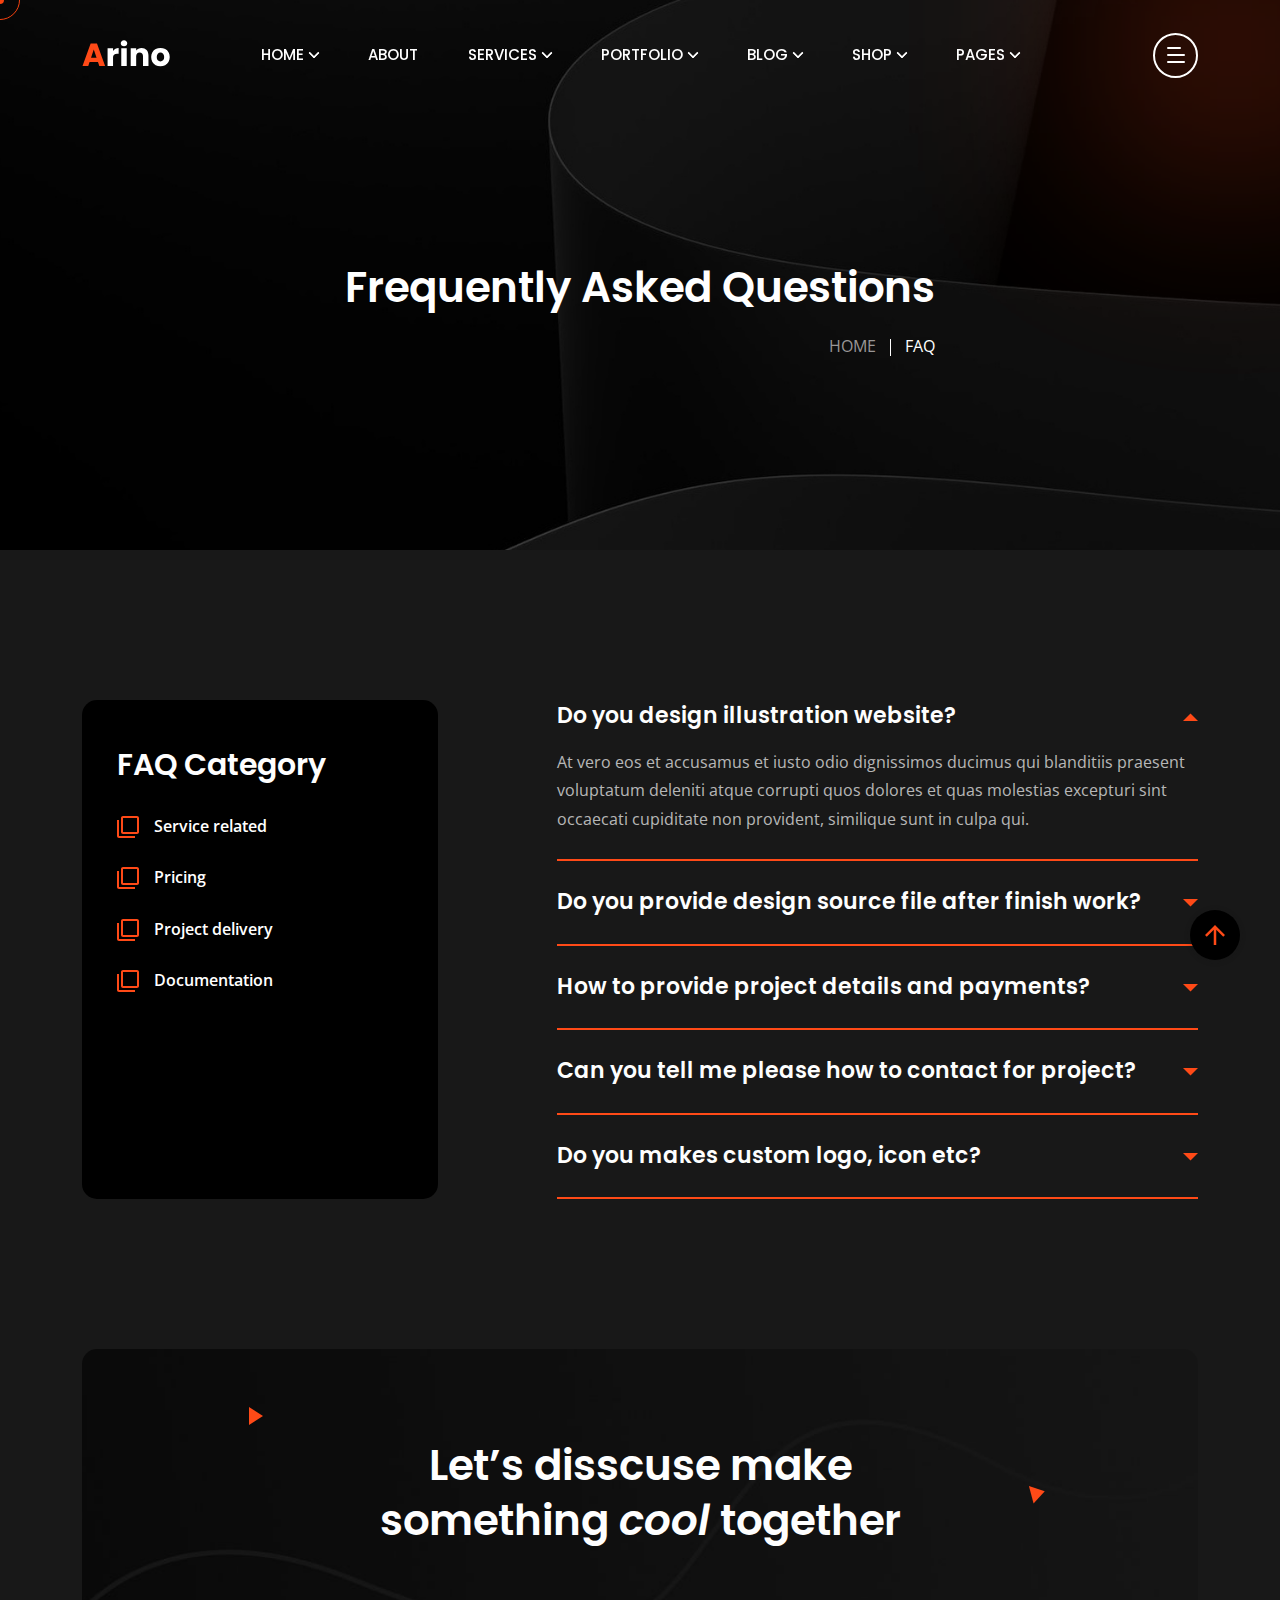
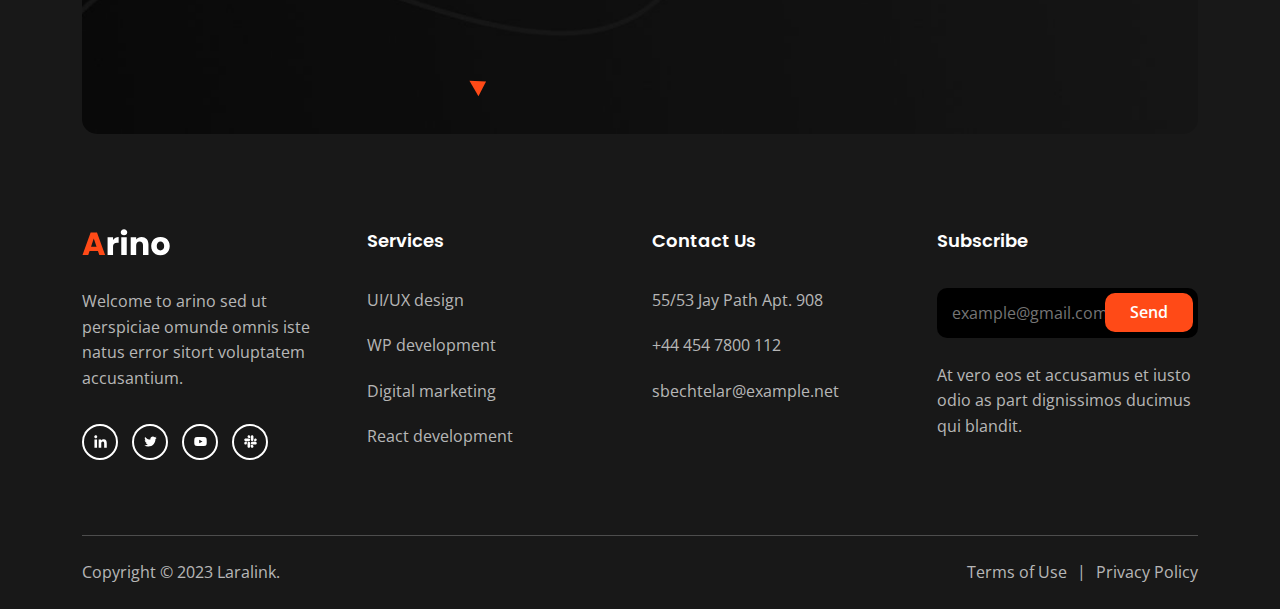
==== faq.html @ 5883a881 "first commit" ====
<!DOCTYPE html>
<html class="no-js" lang="en">

<head>
  <!-- Meta Tags -->
  <meta charset="utf-8">
  <meta http-equiv="x-ua-compatible" content="ie=edge">
  <meta name="viewport" content="width=device-width, initial-scale=1">
  <meta name="author" content="Laralink">
  <!-- Favicon Icon -->
  <link rel="icon" href="assets/img/favicon.png">
  <!-- Site Title -->
  <title>Arino - Creative Agency Template</title>
  <link rel="stylesheet" href="assets/css/plugins/bootstrap.min.css">
  <link rel="stylesheet" href="assets/css/plugins/fontawesome.min.css">
  <link rel="stylesheet" href="assets/css/plugins/slick.css">
  <link rel="stylesheet" href="assets/css/plugins/lightgallery.min.css">
  <link rel="stylesheet" href="assets/css/plugins/animate.css">
  <link rel="stylesheet" href="assets/css/style.css">
</head>

<body>
  <div class="cs-preloader cs-center">
    <div class="cs-preloader_in"></div>
  </div>
  <!-- Start Header Section -->
  <header class="cs-site_header cs-style1 text-uppercase cs-sticky_header">
    <div class="cs-main_header">
      <div class="container">
        <div class="cs-main_header_in">
          <div class="cs-main_header_left">
            <a class="cs-site_branding" href="index.html">
              <img src="assets/img/logo.svg" alt="Logo">
            </a>
          </div>
          <div class="cs-main_header_center">
            <div class="cs-nav cs-primary_font cs-medium">
              <ul class="cs-nav_list">
                <li class="menu-item-has-children cs-mega_menu">
                  <a href="index.html">Home</a>
                  <ul class="cs-mega_wrapper">
                    <li>
                      <ul>
                        <li>
                          <a href="index.html" class="cs-nav_list_img">
                            <img src="assets/img/demo/main-home.jpeg" alt="Thumb">
                          </a>
                          <a href="index.html">Main Home</a>
                        </li>
                        <li>
                          <a href="architecture-agency.html" class="cs-nav_list_img">
                            <img src="assets/img/demo/architecture-agency.jpeg" alt="Thumb">
                          </a>
                          <a href="architecture-agency.html">Architecture Agency</a>
                          <span class="cs-header_badge">New</span>
                        </li>
                      </ul>
                    </li>
                    <li>
                      <ul>
                        <li>
                          <a href="photography-agency.html" class="cs-nav_list_img">
                            <img src="assets/img/demo/photography-agency.jpeg" alt="Thumb">
                          </a>
                          <a href="photography-agency.html">Photography Agency</a>
                        </li>
                        <li>
                          <a href="creative-solution.html" class="cs-nav_list_img">
                            <img src="assets/img/demo/creative-solution.jpeg" alt="Thumb">
                          </a>
                          <a href="creative-solution.html">Creative Solution</a>
                          <span class="cs-header_badge">New</span>
                        </li>
                      </ul>
                    </li>
                    <li>
                      <ul>
                        <li>
                          <a href="creative-portfolio.html" class="cs-nav_list_img">
                            <img src="assets/img/demo/portfolio.jpeg" alt="Thumb">
                          </a>
                          <a href="creative-portfolio.html">Creative Portfolio</a>
                        </li>
                        <li>
                          <a href="personal-portfolio.html" class="cs-nav_list_img">
                            <img src="assets/img/demo/personal-portfolio.jpeg" alt="Thumb">
                            <span class="cs-header_badge">New</span>
                          </a>
                          <a href="personal-portfolio.html">Personal Portfolio</a>
                        </li>
                      </ul>
                    </li>
                    <li>
                      <ul>
                        <li>
                          <a href="digital-agency.html" class="cs-nav_list_img">
                            <img src="assets/img/demo/digital-agency.jpeg" alt="Thumb">
                          </a>
                          <a href="digital-agency.html">Digital Agency</a>
                        </li>
                        <li>
                          <a href="https://arino-html-rtl.vercel.app" target="_blank" class="cs-nav_list_img">
                            <img src="assets/img/demo/rtl.jpeg" alt="Thumb">
                          </a>
                          <a href="https://arino-html-rtl.vercel.app" target="_blank">RTL Demo</a>
                        </li>
                      </ul>
                    </li>
                    <li>
                      <ul>
                        <li>
                          <a href="marketing-agency.html" class="cs-nav_list_img">
                            <img src="assets/img/demo/marketing.jpeg" alt="Thumb">
                          </a>
                          <a href="marketing-agency.html">Marketing Agency</a>
                        </li>
                        <li>
                          <a href="showcase-portfolio.html" class="cs-nav_list_img">
                            <img src="assets/img/demo/portfolio-showcase.jpeg" alt="Thumb">
                          </a>
                          <a href="showcase-portfolio.html">Portfolio Showcase</a>
                        </li>
                        <li>
                          <a href="case-study-showcase.html" class="cs-nav_list_img">
                            <img src="assets/img/demo/case-study-showcase.jpeg" alt="Thumb">
                          </a>
                          <a href="case-study-showcase.html">Case Study Showcase</a>
                        </li>
                      </ul>
                    </li>
                    <li>
                      <ul>
                        <li>
                          <a href="freelancer-agency.html" class="cs-nav_list_img">
                            <img src="assets/img/demo/freelancer-agency.jpeg" alt="Thumb">
                          </a>
                          <a href="freelancer-agency.html">Freelancing Agency</a>
                        </li>
                        <li>
                          <a href="video-showcase.html" class="cs-nav_list_img">
                            <img src="assets/img/demo/video-showcase.jpeg" alt="Thumb">
                            <span class="cs-header_badge">New</span>
                          </a>
                          <a href="video-showcase.html">Video Showcase</a>
                        </li>
                      </ul>
                    </li>
                  </ul>
                </li>
                <li><a href="about.html">About</a></li>
                <li class="menu-item-has-children"><a href="service.html">Services</a>
                  <ul>
                    <li><a href="service.html">Services</a></li>
                    <li><a href="service-details.html">Service Details</a></li>
                  </ul>
                </li>
                <li class="menu-item-has-children"><a href="portfolio.html">Portfolio</a>
                  <ul>
                    <li><a href="portfolio.html">Portfolio</a></li>
                    <li><a href="portfolio-details.html">Portfolio Details</a></li>
                  </ul>
                </li>
                <li class="menu-item-has-children"><a href="blog.html">Blog</a>
                  <ul>
                    <li><a href="blog.html">Blog</a></li>
                    <li><a href="blog-details.html">Blog Details</a></li>
                  </ul>
                </li>
                <li class="menu-item-has-children">
                  <a href="shop.html">Shop</a>
                  <ul>
                    <li>
                      <a href="shop.html">Our Shop</a>
                    </li>
                    <li>
                      <a href="shop-product-details.html">Shop Details</a>
                    </li>
                    <li>
                      <a href="shop-cart.html">Cart</a>
                    </li>
                    <li>
                      <a href="shop-checkout.html">Checkout</a>
                    </li>
                    <li>
                      <a href="shop-order-recived.html">Success Order</a>
                    </li>
                    <li>
                      <a href="shop-wishlist.html">Wishlist</a>
                    </li>
                  </ul>
                </li>
                <li class="menu-item-has-children"><a href="#">Pages</a>
                  <ul>
                    <li><a href="contact.html">Contact</a></li>
                    <li><a href="team.html">Team</a></li>
                    <li><a href="team-details.html">Team Details</a></li>
                    <li><a href="case-study.html">Case Study Details</a></li>
                    <li><a href="faq.html">FAQ</a></li>
                  </ul>
                </li>
              </ul>
            </div>
          </div>
          <div class="cs-main_header_right">
            <div class="cs-toolbox">
              <span class="cs-icon_btn">
                <span class="cs-icon_btn_in">
                  <span></span>
                  <span></span>
                  <span></span>
                  <span></span>
                </span>
              </span>
            </div>
          </div>
        </div>
      </div>
    </div>
  </header>
  <div class="cs-side_header">
    <button class="cs-close"></button>
    <div class="cs-side_header_overlay"></div>
    <div class="cs-side_header_in">
      <div class="cs-side_header_shape"></div>
      <a class="cs-site_branding" href="index.html">
        <img src="assets/img/footer_logo.svg" alt="Logo">
      </a>
      <div class="cs-side_header_box">
        <h2 class="cs-side_header_heading">Do you have a project in your  <br> mind? Keep connect us.</h2>
      </div>
      <div class="cs-side_header_box">
        <h3 class="cs-side_header_title cs-primary_color">Contact Us</h3>
        <ul class="cs-contact_info cs-style1 cs-mp0">
          <li>
            <svg width="18" height="18" viewBox="0 0 18 18" fill="none" xmlns="http://www.w3.org/2000/svg">
              <path d="M17 12.5C15.75 12.5 14.55 12.3 13.43 11.93C13.08 11.82 12.69 11.9 12.41 12.17L10.21 14.37C7.38 12.93 5.06 10.62 3.62 7.79L5.82 5.58C6.1 5.31 6.18 4.92 6.07 4.57C5.7 3.45 5.5 2.25 5.5 1C5.5 0.45 5.05 0 4.5 0H1C0.45 0 0 0.45 0 1C0 10.39 7.61 18 17 18C17.55 18 18 17.55 18 17V13.5C18 12.95 17.55 12.5 17 12.5ZM9 0V10L12 7H18V0H9Z" fill="#FF4A17"/>
            </svg>
            <span>+44 454 7800 112</span>
          </li>
          <li>
            <svg width="20" height="18" viewBox="0 0 20 18" fill="none" xmlns="http://www.w3.org/2000/svg">
              <path d="M20 6.98V16C20 17.1 19.1 18 18 18H2C0.9 18 0 17.1 0 16V4C0 2.9 0.9 2 2 2H12.1C12.04 2.32 12 2.66 12 3C12 4.48 12.65 5.79 13.67 6.71L10 9L2 4V6L10 11L15.3 7.68C15.84 7.88 16.4 8 17 8C18.13 8 19.16 7.61 20 6.98ZM14 3C14 4.66 15.34 6 17 6C18.66 6 20 4.66 20 3C20 1.34 18.66 0 17 0C15.34 0 14 1.34 14 3Z" fill="#FF4A17"/>
            </svg>              
            <span>infotech@arino.com</span>
          </li>
          <li>
            <svg width="14" height="20" viewBox="0 0 14 20" fill="none" xmlns="http://www.w3.org/2000/svg">
              <path d="M7 0C3.13 0 0 3.13 0 7C0 12.25 7 20 7 20C7 20 14 12.25 14 7C14 3.13 10.87 0 7 0ZM7 9.5C5.62 9.5 4.5 8.38 4.5 7C4.5 5.62 5.62 4.5 7 4.5C8.38 4.5 9.5 5.62 9.5 7C9.5 8.38 8.38 9.5 7 9.5Z" fill="#FF4A17"/>
            </svg>              
            <span>50 Wall Street Suite, 44150 <br>Ohio, United States</span>
          </li>
        </ul>
      </div>
      <div class="cs-side_header_box">
        <h3 class="cs-side_header_title cs-primary_color">Subscribe</h3>
        <div class="cs-newsletter cs-style1">
          <form action="#" class="cs-newsletter_form">
            <input type="email" class="cs-newsletter_input" placeholder="example@gmail.com">
            <button class="cs-newsletter_btn"><span>Send</span></button>
          </form>
          <div class="cs-newsletter_text">At vero eos et accusamus et iusto odio as part dignissimos ducimus qui blandit.</div>
        </div>
      </div>
      <div class="cs-side_header_box">
        <div class="cs-social_btns cs-style1">
          <a href="#" class="cs-center">
            <svg width="15" height="15" viewBox="0 0 15 15" fill="none" xmlns="http://www.w3.org/2000/svg">
              <path d="M4.04799 13.7497H1.45647V5.4043H4.04799V13.7497ZM2.75084 4.2659C1.92215 4.2659 1.25 3.57952 1.25 2.75084C1.25 2.35279 1.40812 1.97105 1.68958 1.68958C1.97105 1.40812 2.35279 1.25 2.75084 1.25C3.14888 1.25 3.53063 1.40812 3.81209 1.68958C4.09355 1.97105 4.25167 2.35279 4.25167 2.75084C4.25167 3.57952 3.57924 4.2659 2.75084 4.2659ZM13.7472 13.7497H11.1613V9.68722C11.1613 8.71903 11.1417 7.4774 9.81389 7.4774C8.46652 7.4774 8.26004 8.5293 8.26004 9.61747V13.7497H5.67132V5.4043H8.15681V6.54269H8.19308C8.53906 5.887 9.38421 5.19503 10.6451 5.19503C13.2679 5.19503 13.75 6.92215 13.75 9.16546V13.7497H13.7472Z" fill="white"></path>
            </svg> 
          </a>
          <a href="#" class="cs-center">
            <svg width="13" height="11" viewBox="0 0 13 11" fill="none" xmlns="http://www.w3.org/2000/svg">
              <path d="M11.4651 2.95396C11.4731 3.065 11.4731 3.17606 11.4731 3.2871C11.4731 6.67383 8.89535 10.5761 4.18402 10.5761C2.73255 10.5761 1.38421 10.1557 0.25 9.42608C0.456226 9.44986 0.654494 9.4578 0.868655 9.4578C2.06629 9.4578 3.16879 9.0533 4.04918 8.36326C2.92291 8.33946 1.97906 7.60183 1.65386 6.5866C1.81251 6.61038 1.97112 6.62624 2.1377 6.62624C2.36771 6.62624 2.59774 6.59451 2.81188 6.53901C1.63802 6.30105 0.757595 5.26996 0.757595 4.02472V3.99301C1.09864 4.18336 1.49524 4.30233 1.91558 4.31818C1.22554 3.85814 0.773464 3.07294 0.773464 2.1846C0.773464 1.70872 0.900344 1.27249 1.12244 0.891774C2.38355 2.44635 4.27919 3.46156 6.40481 3.57262C6.36516 3.38226 6.34136 3.184 6.34136 2.9857C6.34136 1.57388 7.4835 0.423828 8.90323 0.423828C9.64086 0.423828 10.3071 0.733156 10.7751 1.23284C11.354 1.1218 11.9093 0.907643 12.401 0.614185C12.2106 1.20906 11.8061 1.70875 11.2748 2.02598C11.7903 1.97049 12.29 1.82769 12.75 1.62942C12.4011 2.13702 11.9648 2.5891 11.4651 2.95396V2.95396Z" fill="white"></path>
            </svg>                    
          </a>
          <a href="#" class="cs-center">
            <svg width="13" height="9" viewBox="0 0 13 9" fill="none" xmlns="http://www.w3.org/2000/svg">
              <path d="M12.4888 1.48066C12.345 0.939353 11.9215 0.513038 11.3837 0.368362C10.4089 0.105469 6.5 0.105469 6.5 0.105469C6.5 0.105469 2.59116 0.105469 1.61633 0.368362C1.07853 0.513061 0.65496 0.939353 0.5112 1.48066C0.25 2.4618 0.25 4.50887 0.25 4.50887C0.25 4.50887 0.25 6.55595 0.5112 7.53709C0.65496 8.0784 1.07853 8.48695 1.61633 8.63163C2.59116 8.89452 6.5 8.89452 6.5 8.89452C6.5 8.89452 10.4088 8.89452 11.3837 8.63163C11.9215 8.48695 12.345 8.0784 12.4888 7.53709C12.75 6.55595 12.75 4.50887 12.75 4.50887C12.75 4.50887 12.75 2.4618 12.4888 1.48066V1.48066ZM5.22158 6.36746V2.65029L8.48861 4.50892L5.22158 6.36746V6.36746Z" fill="white"></path>
            </svg>                    
          </a>
          <a href="#" class="cs-center">
            <svg width="13" height="13" viewBox="0 0 13 13" fill="none" xmlns="http://www.w3.org/2000/svg">
              <path d="M2.87612 8.149C2.87612 8.87165 2.28571 9.46205 1.56306 9.46205C0.840402 9.46205 0.25 8.87165 0.25 8.149C0.25 7.42634 0.840402 6.83594 1.56306 6.83594H2.87612V8.149ZM3.53795 8.149C3.53795 7.42634 4.12835 6.83594 4.851 6.83594C5.57366 6.83594 6.16406 7.42634 6.16406 8.149V11.4369C6.16406 12.1596 5.57366 12.75 4.851 12.75C4.12835 12.75 3.53795 12.1596 3.53795 11.4369V8.149ZM4.851 2.87612C4.12835 2.87612 3.53795 2.28571 3.53795 1.56306C3.53795 0.840402 4.12835 0.25 4.851 0.25C5.57366 0.25 6.16406 0.840402 6.16406 1.56306V2.87612H4.851V2.87612ZM4.851 3.53795C5.57366 3.53795 6.16406 4.12835 6.16406 4.851C6.16406 5.57366 5.57366 6.16406 4.851 6.16406H1.56306C0.840402 6.16406 0.25 5.57366 0.25 4.851C0.25 4.12835 0.840402 3.53795 1.56306 3.53795H4.851V3.53795ZM10.1239 4.851C10.1239 4.12835 10.7143 3.53795 11.4369 3.53795C12.1596 3.53795 12.75 4.12835 12.75 4.851C12.75 5.57366 12.1596 6.16406 11.4369 6.16406H10.1239V4.851V4.851ZM9.46205 4.851C9.46205 5.57366 8.87165 6.16406 8.149 6.16406C7.42634 6.16406 6.83594 5.57366 6.83594 4.851V1.56306C6.83594 0.840402 7.42634 0.25 8.149 0.25C8.87165 0.25 9.46205 0.840402 9.46205 1.56306V4.851V4.851ZM8.149 10.1239C8.87165 10.1239 9.46205 10.7143 9.46205 11.4369C9.46205 12.1596 8.87165 12.75 8.149 12.75C7.42634 12.75 6.83594 12.1596 6.83594 11.4369V10.1239H8.149ZM8.149 9.46205C7.42634 9.46205 6.83594 8.87165 6.83594 8.149C6.83594 7.42634 7.42634 6.83594 8.149 6.83594H11.4369C12.1596 6.83594 12.75 7.42634 12.75 8.149C12.75 8.87165 12.1596 9.46205 11.4369 9.46205H8.149Z" fill="white"></path>
            </svg>                    
          </a>
        </div>
      </div>
    </div>
  </div>
  <!-- End Header Section -->
  
  <!-- Start Hero -->
  <div class="cs-page_heading cs-style1 cs-center text-center cs-bg" data-src="assets/img/contact_hero_bg.jpeg">
    <div class="container">
      <div class="cs-page_heading_in">
        <h1 class="cs-page_title cs-font_50 cs-white_color">Frequently Asked Questions</h1>
        <ol class="breadcrumb text-uppercase">
          <li class="breadcrumb-item"><a href="index.html">Home</a></li>
          <li class="breadcrumb-item active">Faq</li>
        </ol>
      </div>
    </div>
  </div>
  <!-- End Hero -->
  <div class="cs-height_150 cs-height_lg_80"></div>
  <div class="container">
    <div class="row">
      <div class="col-lg-4">
        <div class="cs-faq_nav cs-radius_15">
          <h2 class="cs-faq_nav_title cs-m0">FAQ Category</h2>
          <div class="cs-height_30 cs-height_lg_30"></div>
          <ul class="cs-list cs-style1 cs-mp0">
            <li>
              <a href="faq.html" class="cs-text_btn cs-type2">
                <svg width="22" height="22" viewBox="0 0 22 22" fill="none" xmlns="http://www.w3.org/2000/svg">
                  <path d="M2 4H0V20C0 21.1 0.9 22 2 22H18V20H2V4ZM20 0H6C4.9 0 4 0.9 4 2V16C4 17.1 4.9 18 6 18H20C21.1 18 22 17.1 22 16V2C22 0.9 21.1 0 20 0ZM20 16H6V2H20V16Z" fill="#FF4A17"/>
                </svg>
                <span>Service related</span>              
              </a>
            </li>
            <li>
              <a href="faq.html" class="cs-text_btn cs-type2">
                <svg width="22" height="22" viewBox="0 0 22 22" fill="none" xmlns="http://www.w3.org/2000/svg">
                  <path d="M2 4H0V20C0 21.1 0.9 22 2 22H18V20H2V4ZM20 0H6C4.9 0 4 0.9 4 2V16C4 17.1 4.9 18 6 18H20C21.1 18 22 17.1 22 16V2C22 0.9 21.1 0 20 0ZM20 16H6V2H20V16Z" fill="#FF4A17"/>
                </svg>
                <span>Pricing</span>              
              </a>
            </li>
            <li>
              <a href="faq.html" class="cs-text_btn cs-type2">
                <svg width="22" height="22" viewBox="0 0 22 22" fill="none" xmlns="http://www.w3.org/2000/svg">
                  <path d="M2 4H0V20C0 21.1 0.9 22 2 22H18V20H2V4ZM20 0H6C4.9 0 4 0.9 4 2V16C4 17.1 4.9 18 6 18H20C21.1 18 22 17.1 22 16V2C22 0.9 21.1 0 20 0ZM20 16H6V2H20V16Z" fill="#FF4A17"/>
                </svg>
                <span>Project delivery</span>              
              </a>
            </li>
            <li>
              <a href="faq.html" class="cs-text_btn cs-type2">
                <svg width="22" height="22" viewBox="0 0 22 22" fill="none" xmlns="http://www.w3.org/2000/svg">
                  <path d="M2 4H0V20C0 21.1 0.9 22 2 22H18V20H2V4ZM20 0H6C4.9 0 4 0.9 4 2V16C4 17.1 4.9 18 6 18H20C21.1 18 22 17.1 22 16V2C22 0.9 21.1 0 20 0ZM20 16H6V2H20V16Z" fill="#FF4A17"/>
                </svg>
                <span>Documentation</span>              
              </a>
            </li>
          </ul>
        </div>
      </div>
      <div class="col-lg-7 offset-lg-1">
        <div class="cs-height_0 cs-height_lg_40"></div>
        <div class="cs-accordians cs-style1">
          <div class="cs-accordian active">
            <div class="cs-accordian_head">
              <h2 class="cs-accordian_title">Do you design illustration website?</h2>
              <span class="cs-accordian_toggle cs-accent_color">
                <svg width="15" height="8" viewBox="0 0 15 8" fill="none" xmlns="http://www.w3.org/2000/svg">
                  <path d="M0 0L7.5 7.5L15 0H0Z" fill="currentColor"/>
                </svg>                    
              </span>
            </div>
            <div class="cs-accordian_body">
              <p>At vero eos et accusamus et iusto odio dignissimos ducimus qui blanditiis praesent voluptatum deleniti atque corrupti quos dolores et quas molestias excepturi sint occaecati cupiditate non provident, similique sunt in culpa qui.</p>
            </div>
          </div><!-- .cs-accordian -->
          <div class="cs-accordian">
            <div class="cs-accordian_head">
              <h2 class="cs-accordian_title">Do you provide design source file after finish work?</h2>
              <span class="cs-accordian_toggle cs-accent_color">
                <svg width="15" height="8" viewBox="0 0 15 8" fill="none" xmlns="http://www.w3.org/2000/svg">
                  <path d="M0 0L7.5 7.5L15 0H0Z" fill="currentColor"/>
                </svg>                    
              </span>
            </div>
            <div class="cs-accordian_body">
              <p>At vero eos et accusamus et iusto odio dignissimos ducimus qui blanditiis praesent voluptatum deleniti atque corrupti quos dolores et quas molestias excepturi sint occaecati cupiditate non provident, similique sunt in culpa qui.</p>
            </div>
          </div><!-- .cs-accordian -->
          <div class="cs-accordian">
            <div class="cs-accordian_head">
              <h2 class="cs-accordian_title">How to provide project details and payments?</h2>
              <span class="cs-accordian_toggle cs-accent_color">
                <svg width="15" height="8" viewBox="0 0 15 8" fill="none" xmlns="http://www.w3.org/2000/svg">
                  <path d="M0 0L7.5 7.5L15 0H0Z" fill="currentColor"/>
                </svg>                    
              </span>
            </div>
            <div class="cs-accordian_body">
              <p>At vero eos et accusamus et iusto odio dignissimos ducimus qui blanditiis praesent voluptatum deleniti atque corrupti quos dolores et quas molestias excepturi sint occaecati cupiditate non provident, similique sunt in culpa qui.</p>
            </div>
          </div><!-- .cs-accordian -->
          <div class="cs-accordian">
            <div class="cs-accordian_head">
              <h2 class="cs-accordian_title">Can you tell me please how to contact for project?</h2>
              <span class="cs-accordian_toggle cs-accent_color">
                <svg width="15" height="8" viewBox="0 0 15 8" fill="none" xmlns="http://www.w3.org/2000/svg">
                  <path d="M0 0L7.5 7.5L15 0H0Z" fill="currentColor"/>
                </svg>                    
              </span>
            </div>
            <div class="cs-accordian_body">
              <p>At vero eos et accusamus et iusto odio dignissimos ducimus qui blanditiis praesent voluptatum deleniti atque corrupti quos dolores et quas molestias excepturi sint occaecati cupiditate non provident, similique sunt in culpa qui.</p>
            </div>
          </div><!-- .cs-accordian -->
          <div class="cs-accordian">
            <div class="cs-accordian_head">
              <h2 class="cs-accordian_title">Do you makes custom logo, icon etc?</h2>
              <span class="cs-accordian_toggle cs-accent_color">
                <svg width="15" height="8" viewBox="0 0 15 8" fill="none" xmlns="http://www.w3.org/2000/svg">
                  <path d="M0 0L7.5 7.5L15 0H0Z" fill="currentColor"/>
                </svg>                    
              </span>
            </div>
            <div class="cs-accordian_body">
              <p>At vero eos et accusamus et iusto odio dignissimos ducimus qui blanditiis praesent voluptatum deleniti atque corrupti quos dolores et quas molestias excepturi sint occaecati cupiditate non provident, similique sunt in culpa qui.</p>
            </div>
          </div><!-- .cs-accordian -->
        </div><!-- .cs-accordians -->
      </div>
    </div>
  </div>
  <div class="cs-height_150 cs-height_lg_80"></div>
   <!-- Start CTA -->
   <section>
    <div class="container">
      <div class="cs-cta cs-style1 cs-bg text-center cs-shape_wrap_1 cs-position_1" data-src="assets/img/cta_bg.jpeg" >
        <div class="cs-shape_1"></div>
        <div class="cs-shape_1"></div>
        <div class="cs-shape_1"></div>
        <div class="cs-cta_in">
          <h2 class="cs-cta_title cs-semi_bold cs-m0">Let’s disscuse make <br>something <i>cool</i> together</h2>
          <div class="cs-height_70 cs-height_lg_30"></div>
          <a href="contact.html" class="cs-text_btn wow fadeInUp" data-wow-duration="0.8s" data-wow-delay="0.2s">
            <span>Apply For Meeting</span>
            <svg width="26" height="12" viewBox="0 0 26 12" fill="none" xmlns="http://www.w3.org/2000/svg">
              <path d="M25.5307 6.53033C25.8236 6.23744 25.8236 5.76256 25.5307 5.46967L20.7577 0.696699C20.4648 0.403806 19.99 0.403806 19.6971 0.696699C19.4042 0.989593 19.4042 1.46447 19.6971 1.75736L23.9397 6L19.6971 10.2426C19.4042 10.5355 19.4042 11.0104 19.6971 11.3033C19.99 11.5962 20.4648 11.5962 20.7577 11.3033L25.5307 6.53033ZM0.000366211 6.75H25.0004V5.25H0.000366211V6.75Z" fill="currentColor"/>
            </svg>            
          </a>
        </div>
      </div>
    </div>
  </section>
  <!-- End CTA -->
  <!-- Start Footer -->
  <footer class="cs-fooer">
    <div class="cs-fooer_main">
      <div class="container">
        <div class="row">
          <div class="col-lg-3 col-sm-6">
            <div class="cs-footer_item">
              <div class="cs-text_widget">
                <img src="assets/img/footer_logo.svg" alt="Thumb">
                <p>Welcome to arino sed ut perspiciae omunde omnis iste natus error sitort voluptatem accusantium.</p>
              </div>
              <div class="cs-social_btns cs-style1">
                <a href="#" class="cs-center">
                  <svg width="15" height="15" viewBox="0 0 15 15" fill="none" xmlns="http://www.w3.org/2000/svg">
                    <path d="M4.04799 13.7497H1.45647V5.4043H4.04799V13.7497ZM2.75084 4.2659C1.92215 4.2659 1.25 3.57952 1.25 2.75084C1.25 2.35279 1.40812 1.97105 1.68958 1.68958C1.97105 1.40812 2.35279 1.25 2.75084 1.25C3.14888 1.25 3.53063 1.40812 3.81209 1.68958C4.09355 1.97105 4.25167 2.35279 4.25167 2.75084C4.25167 3.57952 3.57924 4.2659 2.75084 4.2659ZM13.7472 13.7497H11.1613V9.68722C11.1613 8.71903 11.1417 7.4774 9.81389 7.4774C8.46652 7.4774 8.26004 8.5293 8.26004 9.61747V13.7497H5.67132V5.4043H8.15681V6.54269H8.19308C8.53906 5.887 9.38421 5.19503 10.6451 5.19503C13.2679 5.19503 13.75 6.92215 13.75 9.16546V13.7497H13.7472Z" fill="white"/>
                  </svg> 
                </a>
                <a href="#" class="cs-center">
                  <svg width="13" height="11" viewBox="0 0 13 11" fill="none" xmlns="http://www.w3.org/2000/svg">
                    <path d="M11.4651 2.95396C11.4731 3.065 11.4731 3.17606 11.4731 3.2871C11.4731 6.67383 8.89535 10.5761 4.18402 10.5761C2.73255 10.5761 1.38421 10.1557 0.25 9.42608C0.456226 9.44986 0.654494 9.4578 0.868655 9.4578C2.06629 9.4578 3.16879 9.0533 4.04918 8.36326C2.92291 8.33946 1.97906 7.60183 1.65386 6.5866C1.81251 6.61038 1.97112 6.62624 2.1377 6.62624C2.36771 6.62624 2.59774 6.59451 2.81188 6.53901C1.63802 6.30105 0.757595 5.26996 0.757595 4.02472V3.99301C1.09864 4.18336 1.49524 4.30233 1.91558 4.31818C1.22554 3.85814 0.773464 3.07294 0.773464 2.1846C0.773464 1.70872 0.900344 1.27249 1.12244 0.891774C2.38355 2.44635 4.27919 3.46156 6.40481 3.57262C6.36516 3.38226 6.34136 3.184 6.34136 2.9857C6.34136 1.57388 7.4835 0.423828 8.90323 0.423828C9.64086 0.423828 10.3071 0.733156 10.7751 1.23284C11.354 1.1218 11.9093 0.907643 12.401 0.614185C12.2106 1.20906 11.8061 1.70875 11.2748 2.02598C11.7903 1.97049 12.29 1.82769 12.75 1.62942C12.4011 2.13702 11.9648 2.5891 11.4651 2.95396V2.95396Z" fill="white"/>
                  </svg>                    
                </a>
                <a href="#" class="cs-center">
                  <svg width="13" height="9" viewBox="0 0 13 9" fill="none" xmlns="http://www.w3.org/2000/svg">
                    <path d="M12.4888 1.48066C12.345 0.939353 11.9215 0.513038 11.3837 0.368362C10.4089 0.105469 6.5 0.105469 6.5 0.105469C6.5 0.105469 2.59116 0.105469 1.61633 0.368362C1.07853 0.513061 0.65496 0.939353 0.5112 1.48066C0.25 2.4618 0.25 4.50887 0.25 4.50887C0.25 4.50887 0.25 6.55595 0.5112 7.53709C0.65496 8.0784 1.07853 8.48695 1.61633 8.63163C2.59116 8.89452 6.5 8.89452 6.5 8.89452C6.5 8.89452 10.4088 8.89452 11.3837 8.63163C11.9215 8.48695 12.345 8.0784 12.4888 7.53709C12.75 6.55595 12.75 4.50887 12.75 4.50887C12.75 4.50887 12.75 2.4618 12.4888 1.48066V1.48066ZM5.22158 6.36746V2.65029L8.48861 4.50892L5.22158 6.36746V6.36746Z" fill="white"/>
                  </svg>                    
                </a>
                <a href="#" class="cs-center">
                  <svg width="13" height="13" viewBox="0 0 13 13" fill="none" xmlns="http://www.w3.org/2000/svg">
                    <path d="M2.87612 8.149C2.87612 8.87165 2.28571 9.46205 1.56306 9.46205C0.840402 9.46205 0.25 8.87165 0.25 8.149C0.25 7.42634 0.840402 6.83594 1.56306 6.83594H2.87612V8.149ZM3.53795 8.149C3.53795 7.42634 4.12835 6.83594 4.851 6.83594C5.57366 6.83594 6.16406 7.42634 6.16406 8.149V11.4369C6.16406 12.1596 5.57366 12.75 4.851 12.75C4.12835 12.75 3.53795 12.1596 3.53795 11.4369V8.149ZM4.851 2.87612C4.12835 2.87612 3.53795 2.28571 3.53795 1.56306C3.53795 0.840402 4.12835 0.25 4.851 0.25C5.57366 0.25 6.16406 0.840402 6.16406 1.56306V2.87612H4.851V2.87612ZM4.851 3.53795C5.57366 3.53795 6.16406 4.12835 6.16406 4.851C6.16406 5.57366 5.57366 6.16406 4.851 6.16406H1.56306C0.840402 6.16406 0.25 5.57366 0.25 4.851C0.25 4.12835 0.840402 3.53795 1.56306 3.53795H4.851V3.53795ZM10.1239 4.851C10.1239 4.12835 10.7143 3.53795 11.4369 3.53795C12.1596 3.53795 12.75 4.12835 12.75 4.851C12.75 5.57366 12.1596 6.16406 11.4369 6.16406H10.1239V4.851V4.851ZM9.46205 4.851C9.46205 5.57366 8.87165 6.16406 8.149 6.16406C7.42634 6.16406 6.83594 5.57366 6.83594 4.851V1.56306C6.83594 0.840402 7.42634 0.25 8.149 0.25C8.87165 0.25 9.46205 0.840402 9.46205 1.56306V4.851V4.851ZM8.149 10.1239C8.87165 10.1239 9.46205 10.7143 9.46205 11.4369C9.46205 12.1596 8.87165 12.75 8.149 12.75C7.42634 12.75 6.83594 12.1596 6.83594 11.4369V10.1239H8.149ZM8.149 9.46205C7.42634 9.46205 6.83594 8.87165 6.83594 8.149C6.83594 7.42634 7.42634 6.83594 8.149 6.83594H11.4369C12.1596 6.83594 12.75 7.42634 12.75 8.149C12.75 8.87165 12.1596 9.46205 11.4369 9.46205H8.149Z" fill="white"/>
                  </svg>                    
                </a>
              </div>
            </div>
          </div>
          <div class="col-lg-3 col-sm-6">
            <div class="cs-footer_item">
              <h2 class="cs-widget_title">Services</h2>
              <ul class="cs-menu_widget cs-mp0">
                <li><a href="service-details.html">UI/UX design</a></li>
                <li><a href="service-details.html">WP development</a></li>
                <li><a href="service-details.html">Digital marketing</a></li>
                <li><a href="service-details.html">React development</a></li>
              </ul>
            </div>
          </div>
          <div class="col-lg-3 col-sm-6">
            <div class="cs-footer_item">
              <h2 class="cs-widget_title">Contact Us</h2>
              <ul class="cs-menu_widget cs-mp0">
                <li>55/53 Jay Path Apt. 908</li>
                <li>+44 454 7800 112</li>
                <li>sbechtelar@example.net</li>
              </ul>
            </div>
          </div>
          <div class="col-lg-3 col-sm-6">
            <div class="cs-footer_item">
              <h2 class="cs-widget_title">Subscribe</h2>
              <div class="cs-newsletter cs-style1">
                <form action="#" class="cs-newsletter_form">
                  <input type="email" class="cs-newsletter_input" placeholder="example@gmail.com">
                  <button class="cs-newsletter_btn"><span>Send</span></button>
                </form>
                <div class="cs-newsletter_text">At vero eos et accusamus et iusto odio as part dignissimos ducimus qui blandit.</div>
              </div>
            </div>
          </div>
        </div>
      </div>
    </div>
    <div class="container">
      <div class="cs-bottom_footer">
        <div class="cs-bottom_footer_left">
          <div class="cs-copyright">Copyright © 2023 Laralink.</div>
        </div>
        <div class="cs-bottom_footer_right">
          <ul class="cs-footer_links cs-mp0">
            <li><a href="">Terms of Use</a></li>
            <li><a href="">Privacy Policy</a></li>
          </ul>
        </div>
      </div>
    </div>
  </footer>
  <!-- End Footer -->

  <span class="cs-scrollup">
    <svg width="20" height="20" viewBox="0 0 20 20" fill="none" xmlns="http://www.w3.org/2000/svg">
      <path d="M0 10L1.7625 11.7625L8.75 4.7875V20H11.25V4.7875L18.225 11.775L20 10L10 0L0 10Z" fill="currentColor"/>
    </svg>      
  </span>
  
  <!-- Start Video Popup -->
  <div class="cs-video_popup">
    <div class="cs-video_popup_overlay"></div>
    <div class="cs-video_popup_content">
      <div class="cs-video_popup_layer"></div>
      <div class="cs-video_popup_container">
        <div class="cs-video_popup_align">
          <div class="embed-responsive embed-responsive-16by9">
            <iframe class="embed-responsive-item" src="about:blank"></iframe>
          </div>
        </div>
        <div class="cs-video_popup_close"></div>
      </div>
    </div>
  </div>
  <!-- End Video Popup -->

  <!-- Script -->
  <script src="assets/js/plugins/jquery-3.6.0.min.js"></script>
  <script src="assets/js/plugins/isotope.pkg.min.js"></script>
  <script src="assets/js/plugins/jquery.slick.min.js"></script>
  <script src="assets/js/plugins/jquery.counter.min.js"></script>
  <script src="assets/js/plugins/lightgallery.min.js"></script>
  <script src="assets/js/plugins/wow.min.js"></script>
  <script src="assets/js/plugins/gsap.min.js"></script>
  <script src="assets/js/main.js"></script>
</body>
</html>
---- assets/css/plugins/lightgallery.min.css ----
.lg-sub-html,
.lg-toolbar {
  background-color: transparent;
}
@font-face {
  font-family: lg;
  src: url(../../fonts/lg.eot?n1z373);
  src: url(../../fonts/lg.eot?#iefixn1z373) format("embedded-opentype"),
    url(../../fonts/lg.woff?n1z373) format("woff"),
    url(../../fonts/lg.ttf?n1z373) format("truetype"),
    url(../../fonts/lg.svg?n1z373#lg) format("svg");
  font-weight: 400;
  font-style: normal;
}
.lg-icon {
  font-family: lg;
  speak: none;
  font-style: normal;
  font-weight: 400;
  font-variant: normal;
  text-transform: none;
  line-height: 1;
  -webkit-font-smoothing: antialiased;
  -moz-osx-font-smoothing: grayscale;
}
.lg-actions .lg-next,
.lg-actions .lg-prev {
  background-color: transparent;
  border-radius: 2px;
  color: #111;
  cursor: pointer;
  display: block;
  font-size: 22px;
  margin-top: -10px;
  padding: 8px 10px 9px;
  position: absolute;
  top: 50%;
  z-index: 1080;
  border: none;
  outline: 0;
}
.lg-actions .lg-next.disabled,
.lg-actions .lg-prev.disabled {
  pointer-events: none;
  opacity: 0.5;
}
.lg-actions .lg-next:hover,
.lg-actions .lg-prev:hover {
  color: rgba(17, 17, 17, 0.7);
}
.lg-actions .lg-next {
  right: 20px;
}
.lg-actions .lg-next:before {
  content: "\e095";
}
.lg-actions .lg-prev {
  left: 20px;
}
.lg-actions .lg-prev:after {
  content: "\e094";
}
@-webkit-keyframes lg-right-end {
  0%,
  100% {
    left: 0;
  }
  50% {
    left: -30px;
  }
}
@-moz-keyframes lg-right-end {
  0%,
  100% {
    left: 0;
  }
  50% {
    left: -30px;
  }
}
@-ms-keyframes lg-right-end {
  0%,
  100% {
    left: 0;
  }
  50% {
    left: -30px;
  }
}
@keyframes lg-right-end {
  0%,
  100% {
    left: 0;
  }
  50% {
    left: -30px;
  }
}
@-webkit-keyframes lg-left-end {
  0%,
  100% {
    left: 0;
  }
  50% {
    left: 30px;
  }
}
@-moz-keyframes lg-left-end {
  0%,
  100% {
    left: 0;
  }
  50% {
    left: 30px;
  }
}
@-ms-keyframes lg-left-end {
  0%,
  100% {
    left: 0;
  }
  50% {
    left: 30px;
  }
}
@keyframes lg-left-end {
  0%,
  100% {
    left: 0;
  }
  50% {
    left: 30px;
  }
}
.lg-outer.lg-right-end .lg-object {
  -webkit-animation: lg-right-end 0.3s;
  -o-animation: lg-right-end 0.3s;
  animation: lg-right-end 0.3s;
  position: relative;
}
.lg-outer.lg-left-end .lg-object {
  -webkit-animation: lg-left-end 0.3s;
  -o-animation: lg-left-end 0.3s;
  animation: lg-left-end 0.3s;
  position: relative;
}
.lg-toolbar {
  z-index: 1082;
  left: 0;
  position: absolute;
  top: 0;
  width: 100%;
}
.lg-toolbar .lg-icon {
  color: #111;
  cursor: pointer;
  float: right;
  font-size: 24px;
  height: 47px;
  line-height: 27px;
  padding: 10px 0;
  text-align: center;
  width: 45px;
  text-decoration: none !important;
  outline: 0;
  -webkit-transition: color 0.2s linear;
  -o-transition: color 0.2s linear;
  transition: color 0.2s linear;
}
.lg-toolbar .lg-icon:hover {
  color: rgba(17, 17, 17, 0.7);
}
.lg-toolbar .lg-close:after {
  content: "\e070";
}
.lg-toolbar .lg-download:after {
  content: "\e0f2";
}
.lg-sub-html {
  bottom: 0;
  color: #eee;
  font-size: 16px;
  left: 0;
  padding: 10px 40px;
  position: fixed;
  right: 0;
  text-align: center;
  z-index: 1080;
}
.lg-sub-html h4 {
  margin: 0;
  font-size: 13px;
  font-weight: 700;
}
.lg-sub-html p {
  font-size: 12px;
  margin: 5px 0 0;
}
#lg-counter {
  color: #111;
  display: inline-block;
  font-size: 14px;
  font-weight: 500;
  padding-left: 20px;
  padding-top: 12px;
  vertical-align: middle;
}
.lg-next,
.lg-prev,
.lg-toolbar {
  opacity: 1;
  -webkit-transition: -webkit-transform 0.35s cubic-bezier(0, 0, 0.25, 1) 0s,
    opacity 0.35s cubic-bezier(0, 0, 0.25, 1) 0s, color 0.2s linear;
  -moz-transition: -moz-transform 0.35s cubic-bezier(0, 0, 0.25, 1) 0s,
    opacity 0.35s cubic-bezier(0, 0, 0.25, 1) 0s, color 0.2s linear;
  -o-transition: -o-transform 0.35s cubic-bezier(0, 0, 0.25, 1) 0s,
    opacity 0.35s cubic-bezier(0, 0, 0.25, 1) 0s, color 0.2s linear;
  transition: transform 0.35s cubic-bezier(0, 0, 0.25, 1) 0s,
    opacity 0.35s cubic-bezier(0, 0, 0.25, 1) 0s, color 0.2s linear;
}
.lg-hide-items .lg-prev {
  opacity: 0;
  -webkit-transform: translate3d(-10px, 0, 0);
  transform: translate3d(-10px, 0, 0);
}
.lg-hide-items .lg-next {
  opacity: 0;
  -webkit-transform: translate3d(10px, 0, 0);
  transform: translate3d(10px, 0, 0);
}
.lg-hide-items .lg-toolbar {
  opacity: 0;
  -webkit-transform: translate3d(0, -10px, 0);
  transform: translate3d(0, -10px, 0);
}
body:not(.lg-from-hash) .lg-outer.lg-start-zoom .lg-object {
  -webkit-transform: scale3d(0.5, 0.5, 0.5);
  transform: scale3d(0.5, 0.5, 0.5);
  opacity: 0;
  -webkit-transition: -webkit-transform 250ms cubic-bezier(0, 0, 0.25, 1) 0s,
    opacity 250ms cubic-bezier(0, 0, 0.25, 1) !important;
  -moz-transition: -moz-transform 250ms cubic-bezier(0, 0, 0.25, 1) 0s,
    opacity 250ms cubic-bezier(0, 0, 0.25, 1) !important;
  -o-transition: -o-transform 250ms cubic-bezier(0, 0, 0.25, 1) 0s,
    opacity 250ms cubic-bezier(0, 0, 0.25, 1) !important;
  transition: transform 250ms cubic-bezier(0, 0, 0.25, 1) 0s,
    opacity 250ms cubic-bezier(0, 0, 0.25, 1) !important;
  -webkit-transform-origin: 50% 50%;
  -moz-transform-origin: 50% 50%;
  -ms-transform-origin: 50% 50%;
  transform-origin: 50% 50%;
}
body:not(.lg-from-hash)
  .lg-outer.lg-start-zoom
  .lg-item.lg-complete
  .lg-object {
  -webkit-transform: scale3d(1, 1, 1);
  transform: scale3d(1, 1, 1);
  opacity: 1;
}
.lg-outer .lg-thumb-outer {
  background-color: #0d0a0a;
  bottom: 0;
  position: absolute;
  width: 100%;
  z-index: 1080;
  max-height: 350px;
  -webkit-transform: translate3d(0, 100%, 0);
  transform: translate3d(0, 100%, 0);
  -webkit-transition: -webkit-transform 0.25s cubic-bezier(0, 0, 0.25, 1) 0s;
  -moz-transition: -moz-transform 0.25s cubic-bezier(0, 0, 0.25, 1) 0s;
  -o-transition: -o-transform 0.25s cubic-bezier(0, 0, 0.25, 1) 0s;
  transition: transform 0.25s cubic-bezier(0, 0, 0.25, 1) 0s;
}
.lg-outer .lg-thumb-outer.lg-grab .lg-thumb-item {
  cursor: -webkit-grab;
  cursor: -moz-grab;
  cursor: -o-grab;
  cursor: -ms-grab;
  cursor: grab;
}
.lg-outer .lg-thumb-outer.lg-grabbing .lg-thumb-item {
  cursor: move;
  cursor: -webkit-grabbing;
  cursor: -moz-grabbing;
  cursor: -o-grabbing;
  cursor: -ms-grabbing;
  cursor: grabbing;
}
.lg-outer .lg-thumb-outer.lg-dragging .lg-thumb {
  -webkit-transition-duration: 0s !important;
  transition-duration: 0s !important;
}
.lg-outer.lg-thumb-open .lg-thumb-outer {
  -webkit-transform: translate3d(0, 0, 0);
  transform: translate3d(0, 0, 0);
}
.lg-outer .lg-thumb {
  padding: 10px 0;
  height: 100%;
  margin-bottom: -5px;
}
.lg-outer .lg-thumb-item {
  cursor: pointer;
  float: left;
  overflow: hidden;
  height: 100%;
  border: 2px solid #fff;
  border-radius: 4px;
  margin-bottom: 5px;
}
@media (min-width: 1025px) {
  .lg-outer .lg-thumb-item {
    -webkit-transition: border-color 0.25s ease;
    -o-transition: border-color 0.25s ease;
    transition: border-color 0.25s ease;
  }
}
.lg-outer .lg-thumb-item.active,
.lg-outer .lg-thumb-item:hover {
  border-color: #a90707;
}
.lg-outer .lg-thumb-item img {
  width: 100%;
  height: 100%;
  object-fit: cover;
  border-radius: 2px;
}
.lg-outer.lg-has-thumb .lg-item {
  padding-bottom: 120px;
}
.lg-outer.lg-can-toggle .lg-item {
  padding-bottom: 0;
}
.lg-outer.lg-pull-caption-up .lg-sub-html {
  -webkit-transition: bottom 0.25s ease;
  -o-transition: bottom 0.25s ease;
  transition: bottom 0.25s ease;
}
.lg-outer.lg-pull-caption-up.lg-thumb-open .lg-sub-html {
  bottom: 100px;
}
.lg-outer .lg-toogle-thumb {
  background-color: #0d0a0a;
  border-radius: 2px 2px 0 0;
  color: #999;
  cursor: pointer;
  font-size: 24px;
  height: 39px;
  line-height: 27px;
  padding: 5px 0;
  position: absolute;
  right: 20px;
  text-align: center;
  top: -39px;
  width: 50px;
}
.lg-outer .lg-toogle-thumb:hover,
.lg-outer.lg-dropdown-active #lg-share {
  color: #fff;
}
.lg-outer .lg-toogle-thumb:after {
  content: "\e1ff";
}
.lg-outer .lg-video-cont {
  display: inline-block;
  vertical-align: middle;
  max-width: 1140px;
  max-height: 100%;
  width: 100%;
  padding: 0 5px;
}
.lg-outer .lg-video {
  width: 100%;
  height: 0;
  padding-bottom: 56.25%;
  overflow: hidden;
  position: relative;
}
.lg-outer .lg-video .lg-object {
  display: inline-block;
  position: absolute;
  top: 0;
  left: 0;
  width: 100% !important;
  height: 100% !important;
}
.lg-outer .lg-video .lg-video-play {
  width: 84px;
  height: 59px;
  position: absolute;
  left: 50%;
  top: 50%;
  margin-left: -42px;
  margin-top: -30px;
  z-index: 1080;
  cursor: pointer;
}
.lg-outer .lg-has-iframe .lg-video {
  -webkit-overflow-scrolling: touch;
  overflow: auto;
}
.lg-outer .lg-has-vimeo .lg-video-play {
  background: url(../img/vimeo-play.png) no-repeat;
}
.lg-outer .lg-has-vimeo:hover .lg-video-play {
  background: url(../img/vimeo-play.png) 0 -58px no-repeat;
}
.lg-outer .lg-has-html5 .lg-video-play {
  background: url(../img/video-play.png) no-repeat;
  height: 64px;
  margin-left: -32px;
  margin-top: -32px;
  width: 64px;
  opacity: 0.8;
}
.lg-outer .lg-has-html5:hover .lg-video-play {
  opacity: 1;
}
.lg-outer .lg-has-youtube .lg-video-play {
  background: url(../img/youtube-play.png) no-repeat;
}
.lg-outer .lg-has-youtube:hover .lg-video-play {
  background: url(../img/youtube-play.png) 0 -60px no-repeat;
}
.lg-outer .lg-video-object {
  width: 100% !important;
  height: 100% !important;
  position: absolute;
  top: 0;
  left: 0;
}
.lg-outer .lg-has-video .lg-video-object {
  visibility: hidden;
}
.lg-outer .lg-has-video.lg-video-playing .lg-object,
.lg-outer .lg-has-video.lg-video-playing .lg-video-play {
  display: none;
}
.lg-outer .lg-has-video.lg-video-playing .lg-video-object {
  visibility: visible;
}
.lg-progress-bar {
  background-color: #333;
  height: 5px;
  left: 0;
  position: absolute;
  top: 0;
  width: 100%;
  z-index: 1083;
  opacity: 0;
  -webkit-transition: opacity 80ms ease 0s;
  -moz-transition: opacity 80ms ease 0s;
  -o-transition: opacity 80ms ease 0s;
  transition: opacity 80ms ease 0s;
}
.lg-progress-bar .lg-progress {
  background-color: #a90707;
  height: 5px;
  width: 0;
}
.lg-progress-bar.lg-start .lg-progress {
  width: 100%;
}
.lg-show-autoplay .lg-progress-bar {
  opacity: 1;
}
.lg-autoplay-button:after {
  content: "\e01d";
}
.lg-show-autoplay .lg-autoplay-button:after {
  content: "\e01a";
}
.lg-outer.lg-css3.lg-zoom-dragging .lg-item.lg-complete.lg-zoomable .lg-image,
.lg-outer.lg-css3.lg-zoom-dragging
  .lg-item.lg-complete.lg-zoomable
  .lg-img-wrap {
  -webkit-transition-duration: 0s;
  transition-duration: 0s;
}
.lg-outer.lg-use-transition-for-zoom
  .lg-item.lg-complete.lg-zoomable
  .lg-img-wrap {
  -webkit-transition: -webkit-transform 0.3s cubic-bezier(0, 0, 0.25, 1) 0s;
  -moz-transition: -moz-transform 0.3s cubic-bezier(0, 0, 0.25, 1) 0s;
  -o-transition: -o-transform 0.3s cubic-bezier(0, 0, 0.25, 1) 0s;
  transition: transform 0.3s cubic-bezier(0, 0, 0.25, 1) 0s;
}
.lg-outer.lg-use-left-for-zoom .lg-item.lg-complete.lg-zoomable .lg-img-wrap {
  -webkit-transition: left 0.3s cubic-bezier(0, 0, 0.25, 1) 0s,
    top 0.3s cubic-bezier(0, 0, 0.25, 1) 0s;
  -moz-transition: left 0.3s cubic-bezier(0, 0, 0.25, 1) 0s,
    top 0.3s cubic-bezier(0, 0, 0.25, 1) 0s;
  -o-transition: left 0.3s cubic-bezier(0, 0, 0.25, 1) 0s,
    top 0.3s cubic-bezier(0, 0, 0.25, 1) 0s;
  transition: left 0.3s cubic-bezier(0, 0, 0.25, 1) 0s,
    top 0.3s cubic-bezier(0, 0, 0.25, 1) 0s;
}
.lg-outer .lg-item.lg-complete.lg-zoomable .lg-img-wrap {
  -webkit-transform: translate3d(0, 0, 0);
  transform: translate3d(0, 0, 0);
  -webkit-backface-visibility: hidden;
  -moz-backface-visibility: hidden;
  backface-visibility: hidden;
}
.lg-outer .lg-item.lg-complete.lg-zoomable .lg-image {
  -webkit-transform: scale3d(1, 1, 1);
  transform: scale3d(1, 1, 1);
  -webkit-transition: -webkit-transform 0.3s cubic-bezier(0, 0, 0.25, 1) 0s,
    opacity 0.15s !important;
  -moz-transition: -moz-transform 0.3s cubic-bezier(0, 0, 0.25, 1) 0s,
    opacity 0.15s !important;
  -o-transition: -o-transform 0.3s cubic-bezier(0, 0, 0.25, 1) 0s, opacity 0.15s !important;
  transition: transform 0.3s cubic-bezier(0, 0, 0.25, 1) 0s, opacity 0.15s !important;
  -webkit-transform-origin: 0 0;
  -moz-transform-origin: 0 0;
  -ms-transform-origin: 0 0;
  transform-origin: 0 0;
  -webkit-backface-visibility: hidden;
  -moz-backface-visibility: hidden;
  backface-visibility: hidden;
}
#lg-zoom-in:after {
  content: "\e311";
}
#lg-actual-size {
  font-size: 20px;
}
#lg-actual-size:after {
  content: "\e033";
}
#lg-zoom-out {
  opacity: 0.5;
  pointer-events: none;
}
#lg-zoom-out:after {
  content: "\e312";
}
.lg-zoomed #lg-zoom-out {
  opacity: 1;
  pointer-events: auto;
}
.lg-outer .lg-pager-outer {
  bottom: 60px;
  left: 0;
  position: absolute;
  right: 0;
  text-align: center;
  z-index: 1080;
  height: 10px;
}
.lg-outer .lg-pager-outer.lg-pager-hover .lg-pager-cont {
  overflow: visible;
}
.lg-outer .lg-pager-cont {
  cursor: pointer;
  display: inline-block;
  overflow: hidden;
  position: relative;
  vertical-align: top;
  margin: 0 5px;
}
.lg-outer .lg-pager-cont:hover .lg-pager-thumb-cont {
  opacity: 1;
  -webkit-transform: translate3d(0, 0, 0);
  transform: translate3d(0, 0, 0);
}
.lg-outer .lg-pager-cont.lg-pager-active .lg-pager {
  box-shadow: 0 0 0 2px #fff inset;
}
.lg-outer .lg-pager-thumb-cont {
  background-color: #fff;
  color: #fff;
  bottom: 100%;
  height: 83px;
  left: 0;
  margin-bottom: 20px;
  margin-left: -60px;
  opacity: 0;
  padding: 5px;
  position: absolute;
  width: 120px;
  border-radius: 3px;
  -webkit-transition: opacity 0.15s ease 0s, -webkit-transform 0.15s ease 0s;
  -moz-transition: opacity 0.15s ease 0s, -moz-transform 0.15s ease 0s;
  -o-transition: opacity 0.15s ease 0s, -o-transform 0.15s ease 0s;
  transition: opacity 0.15s ease 0s, transform 0.15s ease 0s;
  -webkit-transform: translate3d(0, 5px, 0);
  transform: translate3d(0, 5px, 0);
}
.lg-outer .lg-pager-thumb-cont img {
  width: 100%;
  height: 100%;
}
.lg-outer .lg-pager {
  background-color: rgba(255, 255, 255, 0.5);
  border-radius: 50%;
  box-shadow: 0 0 0 8px rgba(255, 255, 255, 0.7) inset;
  display: block;
  height: 12px;
  -webkit-transition: box-shadow 0.3s ease 0s;
  -o-transition: box-shadow 0.3s ease 0s;
  transition: box-shadow 0.3s ease 0s;
  width: 12px;
}
.lg-outer .lg-pager:focus,
.lg-outer .lg-pager:hover {
  box-shadow: 0 0 0 8px #fff inset;
}
.lg-outer .lg-caret {
  border-left: 10px solid transparent;
  border-right: 10px solid transparent;
  border-top: 10px dashed;
  bottom: -10px;
  display: inline-block;
  height: 0;
  left: 50%;
  margin-left: -5px;
  position: absolute;
  vertical-align: middle;
  width: 0;
}
.lg-fullscreen:after {
  content: "\e20c";
}
.lg-fullscreen-on .lg-fullscreen:after {
  content: "\e20d";
}
.lg-outer #lg-dropdown-overlay {
  background-color: rgba(0, 0, 0, 0.25);
  bottom: 0;
  cursor: default;
  left: 0;
  position: fixed;
  right: 0;
  top: 0;
  z-index: 1081;
  opacity: 0;
  visibility: hidden;
  -webkit-transition: visibility 0s linear 0.18s, opacity 0.18s linear 0s;
  -o-transition: visibility 0s linear 0.18s, opacity 0.18s linear 0s;
  transition: visibility 0s linear 0.18s, opacity 0.18s linear 0s;
}
.lg-outer.lg-dropdown-active #lg-dropdown-overlay,
.lg-outer.lg-dropdown-active .lg-dropdown {
  -webkit-transition-delay: 0s;
  transition-delay: 0s;
  -moz-transform: translate3d(0, 0, 0);
  -o-transform: translate3d(0, 0, 0);
  -ms-transform: translate3d(0, 0, 0);
  -webkit-transform: translate3d(0, 0, 0);
  transform: translate3d(0, 0, 0);
  opacity: 1;
  visibility: visible;
}
.lg-outer .lg-dropdown {
  background-color: #fff;
  border-radius: 2px;
  font-size: 14px;
  list-style-type: none;
  margin: 0;
  padding: 10px 0;
  position: absolute;
  right: 0;
  text-align: left;
  top: 50px;
  opacity: 0;
  visibility: hidden;
  -moz-transform: translate3d(0, 5px, 0);
  -o-transform: translate3d(0, 5px, 0);
  -ms-transform: translate3d(0, 5px, 0);
  -webkit-transform: translate3d(0, 5px, 0);
  transform: translate3d(0, 5px, 0);
  -webkit-transition: -webkit-transform 0.18s linear 0s,
    visibility 0s linear 0.5s, opacity 0.18s linear 0s;
  -moz-transition: -moz-transform 0.18s linear 0s, visibility 0s linear 0.5s,
    opacity 0.18s linear 0s;
  -o-transition: -o-transform 0.18s linear 0s, visibility 0s linear 0.5s,
    opacity 0.18s linear 0s;
  transition: transform 0.18s linear 0s, visibility 0s linear 0.5s,
    opacity 0.18s linear 0s;
}
.lg-outer .lg-dropdown:after {
  content: "";
  display: block;
  height: 0;
  width: 0;
  position: absolute;
  border: 8px solid transparent;
  border-bottom-color: #fff;
  right: 16px;
  top: -16px;
}
.lg-outer .lg-dropdown > li:last-child {
  margin-bottom: 0;
}
.lg-outer .lg-dropdown > li:hover .lg-icon,
.lg-outer .lg-dropdown > li:hover a {
  color: #333;
}
.lg-outer .lg-dropdown a {
  color: #333;
  display: block;
  white-space: pre;
  padding: 4px 12px;
  font-family: "Open Sans", "Helvetica Neue", Helvetica, Arial, sans-serif;
  font-size: 12px;
}
.lg-outer .lg-dropdown a:hover {
  background-color: rgba(0, 0, 0, 0.07);
}
.lg-outer .lg-dropdown .lg-dropdown-text {
  display: inline-block;
  line-height: 1;
  margin-top: -3px;
  vertical-align: middle;
}
.lg-outer .lg-dropdown .lg-icon {
  color: #333;
  display: inline-block;
  float: none;
  font-size: 20px;
  height: auto;
  line-height: 1;
  margin-right: 8px;
  padding: 0;
  vertical-align: middle;
  width: auto;
}
.lg-outer,
.lg-outer .lg,
.lg-outer .lg-inner {
  width: 100%;
  height: 100%;
}
.lg-outer #lg-share {
  position: relative;
}
.lg-outer #lg-share:after {
  content: "\e80d";
}
.lg-outer #lg-share-facebook .lg-icon {
  color: #3b5998;
}
.lg-outer #lg-share-facebook .lg-icon:after {
  content: "\e901";
}
.lg-outer #lg-share-twitter .lg-icon {
  color: #00aced;
}
.lg-outer #lg-share-twitter .lg-icon:after {
  content: "\e904";
}
.lg-outer #lg-share-googleplus .lg-icon {
  color: #dd4b39;
}
.lg-outer #lg-share-googleplus .lg-icon:after {
  content: "\e902";
}
.lg-outer #lg-share-pinterest .lg-icon {
  color: #cb2027;
}
.lg-outer #lg-share-pinterest .lg-icon:after {
  content: "\e903";
}
.lg-group:after {
  content: "";
  display: table;
  clear: both;
}
.lg-outer {
  position: fixed;
  top: 0;
  left: 0;
  z-index: 1050;
  text-align: left;
  opacity: 0;
  -webkit-transition: opacity 0.15s ease 0s;
  -o-transition: opacity 0.15s ease 0s;
  transition: opacity 0.15s ease 0s;
}
.lg-outer * {
  -webkit-box-sizing: border-box;
  -moz-box-sizing: border-box;
  box-sizing: border-box;
}
.lg-outer.lg-visible {
  opacity: 1;
}
.lg-outer.lg-css3 .lg-item.lg-current,
.lg-outer.lg-css3 .lg-item.lg-next-slide,
.lg-outer.lg-css3 .lg-item.lg-prev-slide {
  -webkit-transition-duration: inherit !important;
  transition-duration: inherit !important;
  -webkit-transition-timing-function: inherit !important;
  transition-timing-function: inherit !important;
}
.lg-outer.lg-css3.lg-dragging .lg-item.lg-current,
.lg-outer.lg-css3.lg-dragging .lg-item.lg-next-slide,
.lg-outer.lg-css3.lg-dragging .lg-item.lg-prev-slide {
  -webkit-transition-duration: 0s !important;
  transition-duration: 0s !important;
  opacity: 1;
}
.lg-outer.lg-grab img.lg-object {
  cursor: -webkit-grab;
  cursor: -moz-grab;
  cursor: -o-grab;
  cursor: -ms-grab;
  cursor: grab;
}
.lg-outer.lg-grabbing img.lg-object {
  cursor: move;
  cursor: -webkit-grabbing;
  cursor: -moz-grabbing;
  cursor: -o-grabbing;
  cursor: -ms-grabbing;
  cursor: grabbing;
}
.lg-outer .lg {
  position: relative;
  overflow: hidden;
  margin-left: auto;
  margin-right: auto;
  max-width: 100%;
  max-height: 100%;
}
.lg-outer .lg-inner {
  position: absolute;
  left: 0;
  top: 0;
  white-space: nowrap;
}
.lg-outer .lg-item {
  background: url(../../img/loading.gif) center center no-repeat;
  display: none !important;
}
.lg-outer.lg-css .lg-current,
.lg-outer.lg-css3 .lg-current,
.lg-outer.lg-css3 .lg-next-slide,
.lg-outer.lg-css3 .lg-prev-slide {
  display: inline-block !important;
}
.lg-outer .lg-img-wrap,
.lg-outer .lg-item {
  display: inline-block;
  text-align: center;
  position: absolute;
  width: 100%;
  height: 100%;
}
.lg-outer .lg-img-wrap:before,
.lg-outer .lg-item:before {
  content: "";
  display: inline-block;
  height: 50%;
  width: 1px;
  margin-right: -1px;
}
.lg-outer .lg-img-wrap {
  position: absolute;
  padding: 0 5px;
  left: 0;
  right: 0;
  top: 0;
  bottom: 0;
}
.lg-outer .lg-item.lg-complete {
  background-image: none;
}
.lg-outer .lg-item.lg-current {
  z-index: 1060;
}
.lg-outer .lg-image {
  display: inline-block;
  vertical-align: middle;
  max-width: 100%;
  max-height: 100%;
  width: auto !important;
  height: auto !important;
}
.lg-outer.lg-show-after-load .lg-item .lg-object,
.lg-outer.lg-show-after-load .lg-item .lg-video-play {
  opacity: 0;
  -webkit-transition: opacity 0.15s ease 0s;
  -o-transition: opacity 0.15s ease 0s;
  transition: opacity 0.15s ease 0s;
}
.lg-outer.lg-show-after-load .lg-item.lg-complete .lg-object,
.lg-outer.lg-show-after-load .lg-item.lg-complete .lg-video-play {
  opacity: 1;
}
.lg-outer .lg-empty-html,
.lg-outer.lg-hide-download #lg-download {
  display: none;
}
.lg-backdrop {
  position: fixed;
  top: 0;
  left: 0;
  right: 0;
  bottom: 0;
  z-index: 1040;
  background-color: #fff;
  opacity: 0;
  -webkit-transition: opacity 0.15s ease 0s;
  -o-transition: opacity 0.15s ease 0s;
  transition: opacity 0.15s ease 0s;
}
.lg-backdrop.in {
  opacity: 1;
}
.lg-css3.lg-no-trans .lg-current,
.lg-css3.lg-no-trans .lg-next-slide,
.lg-css3.lg-no-trans .lg-prev-slide {
  -webkit-transition: none 0s ease 0s !important;
  -moz-transition: none 0s ease 0s !important;
  -o-transition: none 0s ease 0s !important;
  transition: none 0s ease 0s !important;
}
.lg-css3.lg-use-css3 .lg-item,
.lg-css3.lg-use-left .lg-item {
  -webkit-backface-visibility: hidden;
  -moz-backface-visibility: hidden;
  backface-visibility: hidden;
}
.lg-css3.lg-fade .lg-item {
  opacity: 0;
}
.lg-css3.lg-fade .lg-item.lg-current {
  opacity: 1;
}
.lg-css3.lg-fade .lg-item.lg-current,
.lg-css3.lg-fade .lg-item.lg-next-slide,
.lg-css3.lg-fade .lg-item.lg-prev-slide {
  -webkit-transition: opacity 0.1s ease 0s;
  -moz-transition: opacity 0.1s ease 0s;
  -o-transition: opacity 0.1s ease 0s;
  transition: opacity 0.1s ease 0s;
}
.lg-css3.lg-slide.lg-use-css3 .lg-item {
  opacity: 0;
}
.lg-css3.lg-slide.lg-use-css3 .lg-item.lg-prev-slide {
  -webkit-transform: translate3d(-100%, 0, 0);
  transform: translate3d(-100%, 0, 0);
}
.lg-css3.lg-slide.lg-use-css3 .lg-item.lg-next-slide {
  -webkit-transform: translate3d(100%, 0, 0);
  transform: translate3d(100%, 0, 0);
}
.lg-css3.lg-slide.lg-use-css3 .lg-item.lg-current {
  -webkit-transform: translate3d(0, 0, 0);
  transform: translate3d(0, 0, 0);
  opacity: 1;
}
.lg-css3.lg-slide.lg-use-css3 .lg-item.lg-current,
.lg-css3.lg-slide.lg-use-css3 .lg-item.lg-next-slide,
.lg-css3.lg-slide.lg-use-css3 .lg-item.lg-prev-slide {
  -webkit-transition: -webkit-transform 1s cubic-bezier(0, 0, 0.25, 1) 0s,
    opacity 0.1s ease 0s;
  -moz-transition: -moz-transform 1s cubic-bezier(0, 0, 0.25, 1) 0s,
    opacity 0.1s ease 0s;
  -o-transition: -o-transform 1s cubic-bezier(0, 0, 0.25, 1) 0s,
    opacity 0.1s ease 0s;
  transition: transform 1s cubic-bezier(0, 0, 0.25, 1) 0s, opacity 0.1s ease 0s;
}
.lg-css3.lg-slide.lg-use-left .lg-item {
  opacity: 0;
  position: absolute;
  left: 0;
}
.lg-css3.lg-slide.lg-use-left .lg-item.lg-prev-slide {
  left: -100%;
}
.lg-css3.lg-slide.lg-use-left .lg-item.lg-next-slide {
  left: 100%;
}
.lg-css3.lg-slide.lg-use-left .lg-item.lg-current {
  left: 0;
  opacity: 1;
}
.lg-css3.lg-slide.lg-use-left .lg-item.lg-current,
.lg-css3.lg-slide.lg-use-left .lg-item.lg-next-slide,
.lg-css3.lg-slide.lg-use-left .lg-item.lg-prev-slide {
  -webkit-transition: left 1s cubic-bezier(0, 0, 0.25, 1) 0s,
    opacity 0.1s ease 0s;
  -moz-transition: left 1s cubic-bezier(0, 0, 0.25, 1) 0s, opacity 0.1s ease 0s;
  -o-transition: left 1s cubic-bezier(0, 0, 0.25, 1) 0s, opacity 0.1s ease 0s;
  transition: left 1s cubic-bezier(0, 0, 0.25, 1) 0s, opacity 0.1s ease 0s;
}
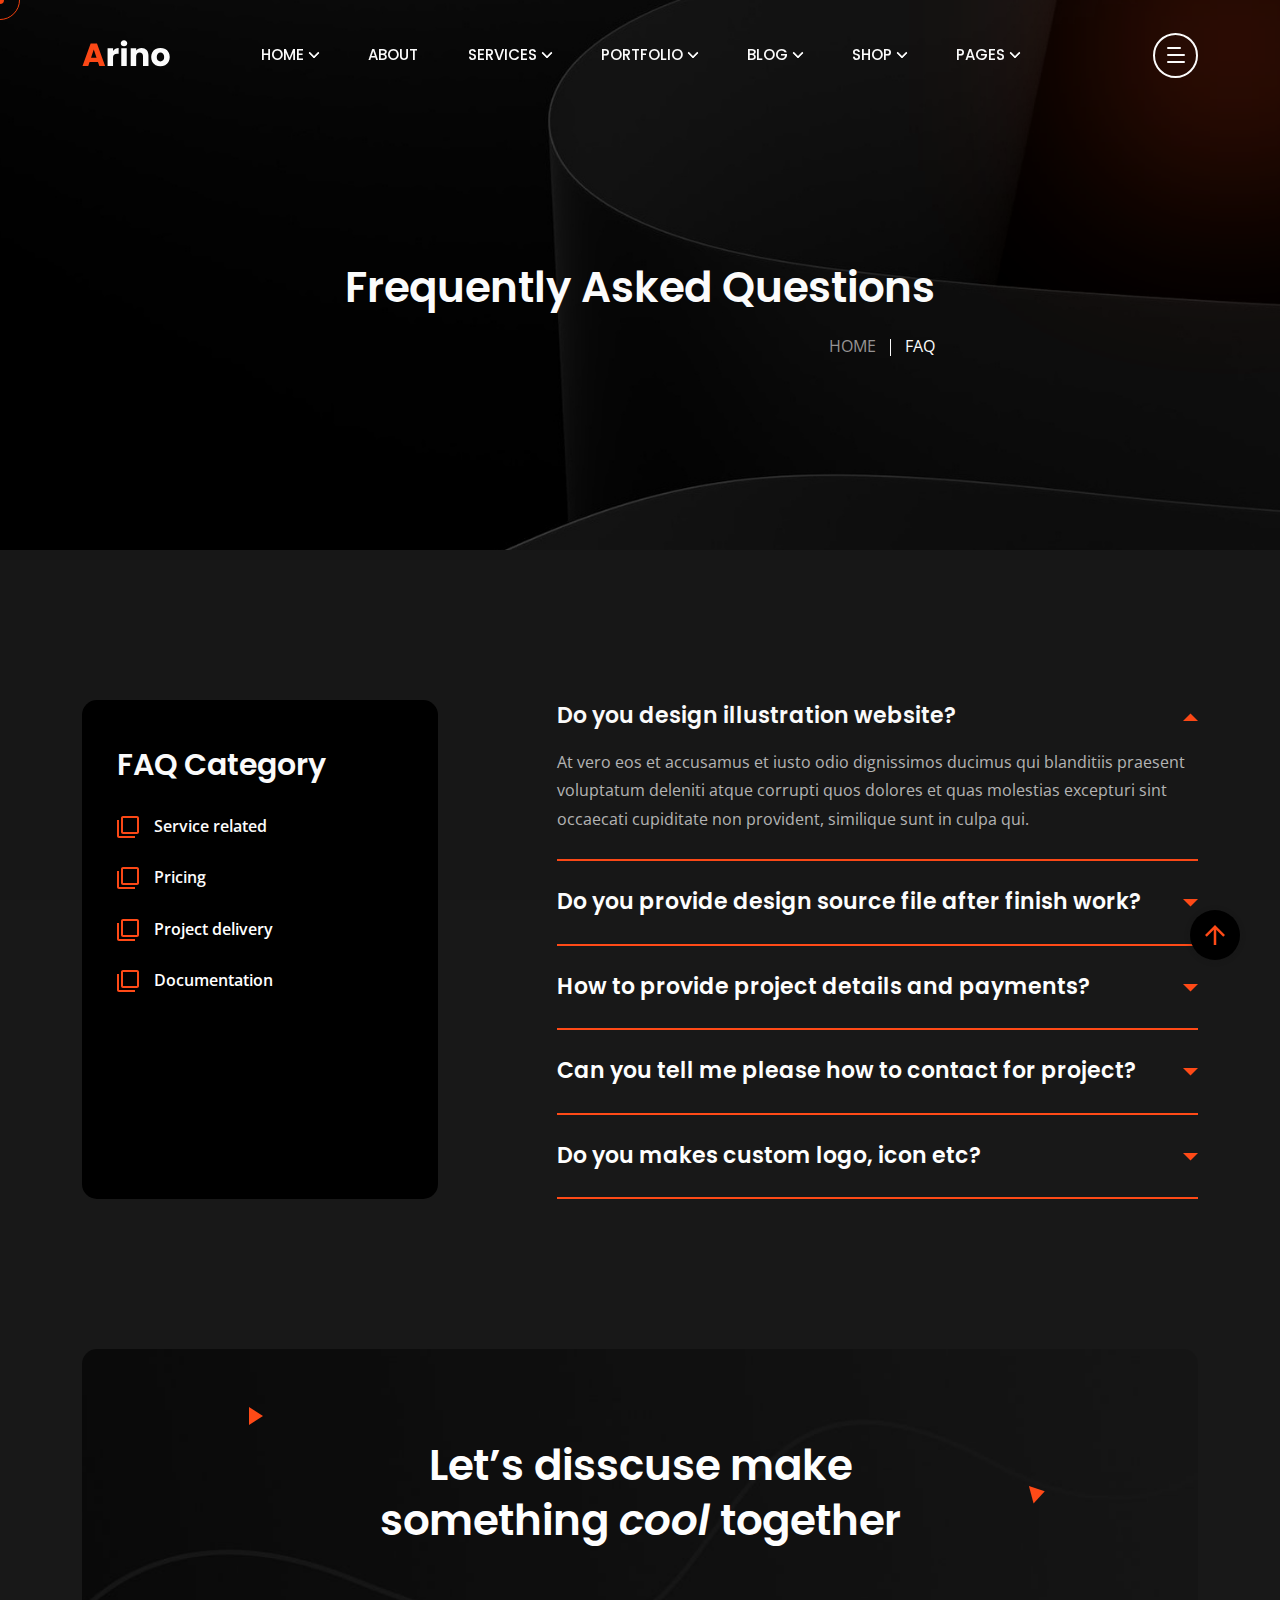
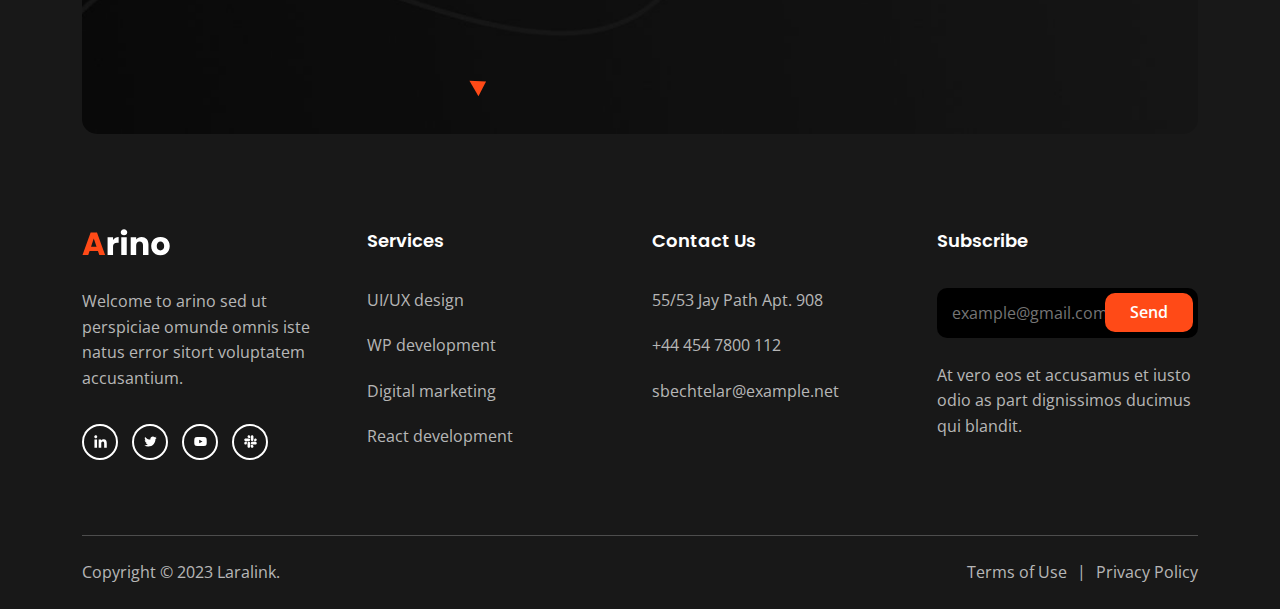
==== commit aab8442d: "sec push" ====
--- a/faq.html
+++ b/faq.html
@@ -9,7 +9,6 @@
   <meta name="author" content="Laralink">
   <!-- Favicon Icon -->
   <link rel="icon" href="assets/img/favicon.png">
-  <!-- Site Title -->
   <title>Arino - Creative Agency Template</title>
   <link rel="stylesheet" href="assets/css/plugins/bootstrap.min.css">
   <link rel="stylesheet" href="assets/css/plugins/fontawesome.min.css">
